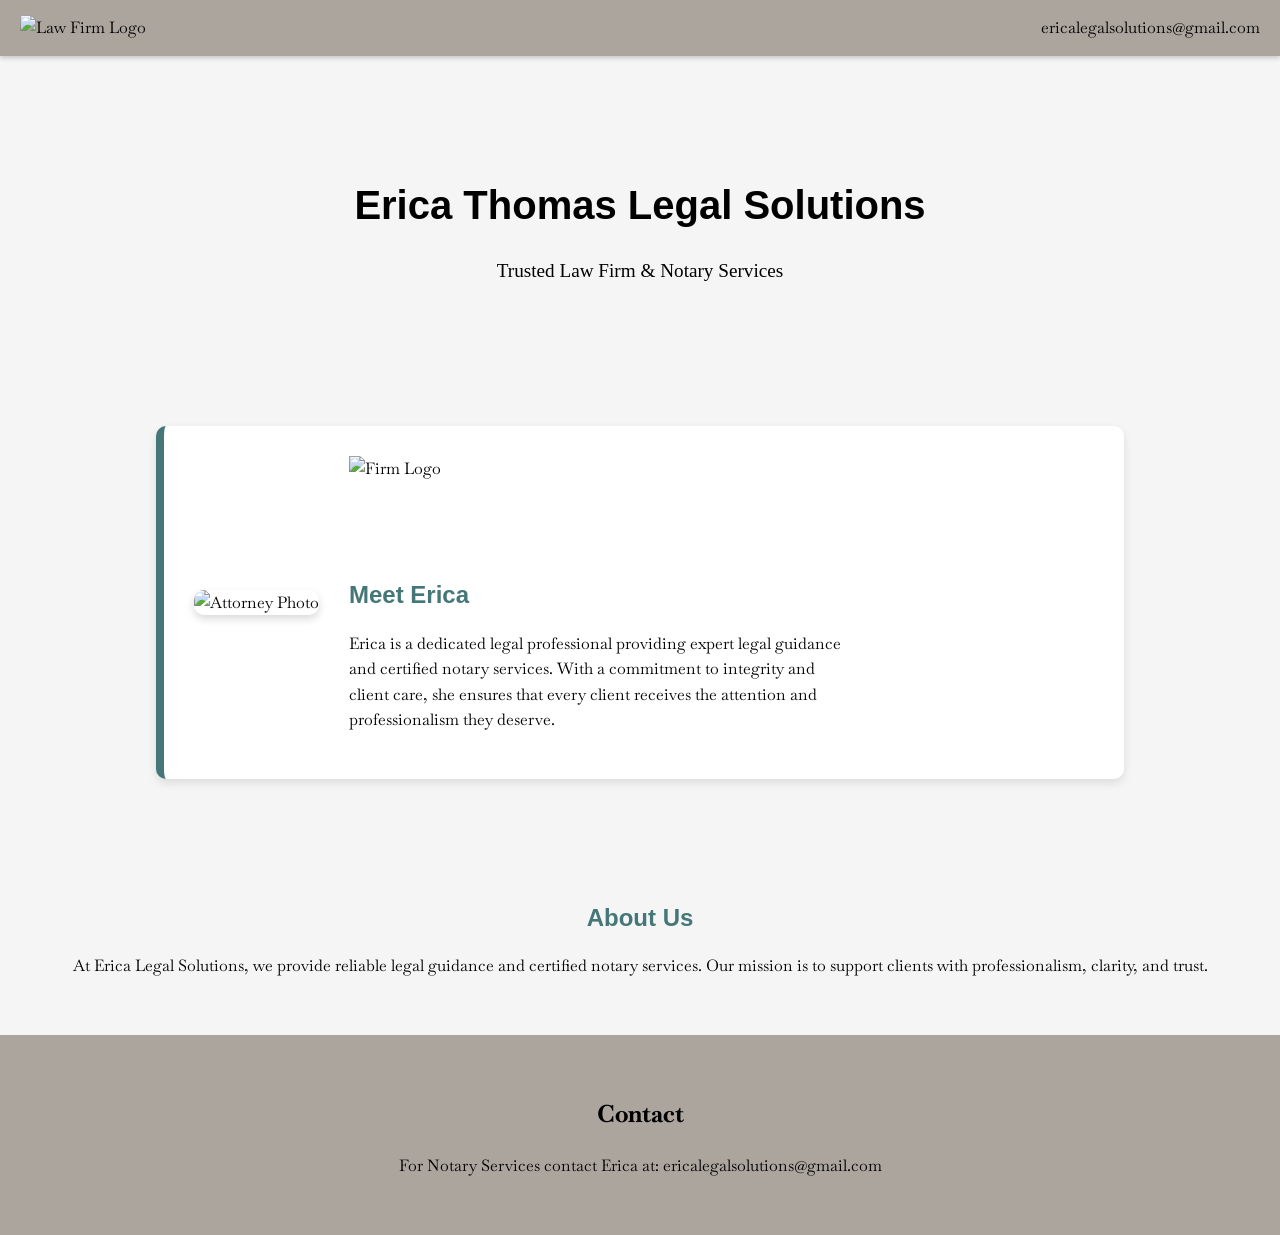
==== index.html @ bda458d0 "Update and rename main.html to index.html" ====
<!DOCTYPE html>
<html lang="en">
<head>
  <meta charset="UTF-8">
  <title>Erica Legal Solutions - Law & Notary Services</title>
  <!-- Google Fonts -->
  <link rel="preconnect" href="https://fonts.googleapis.com">
  <link rel="preconnect" href="https://fonts.gstatic.com" crossorigin>
  <link href="https://fonts.googleapis.com/css2?family=Baskervville:ital,wght@0,400..700;1,400..700&display=swap" rel="stylesheet">
  <link rel="stylesheet" href="style.css">
</head>
<body>

  <!-- Header -->
  <header>
    <div class="logo">
      <img src="images/logo.PNG" alt="Law Firm Logo">
    </div>
    <div class="header-contact">


        ericalegalsolutions@gmail.com
    </div>
  </header>

  <!-- Hero Section -->
  <section class="hero">
    <div class="hero-text">
      <h1>Erica Thomas Legal Solutions</h1>
      <p>Trusted Law Firm & Notary Services</p>
    </div>
  </section>

  <!-- Attorney Section -->
  <section class="attorney">
    <div class="attorney-card">
      <div class="attorney-photo">
        <img src="images/Erica.JPG" alt="Attorney Photo">
      </div>
      <div class="attorney-info">
        <img src="images/logo.PNG" alt="Firm Logo" class="attorney-logo">
        <h2>Meet Erica</h2>
        <p>Erica is a dedicated legal professional providing expert legal guidance and certified notary services. With a commitment to integrity and client care, she ensures that every client receives the attention and professionalism they deserve.</p>
      </div>
    </div>
  </section>

  <!-- About Section -->
  <section class="about">
    <h2>About Us</h2>
    <p>At Erica Legal Solutions, we provide reliable legal guidance and certified notary services. 
       Our mission is to support clients with professionalism, clarity, and trust.</p>
  </section>

  <!-- Contact Section -->
  <section class="contact">
    <h2>Contact</h2>
    <p>For Notary Services contact Erica at: 

        ericalegalsolutions@gmail.com
    </p>
  </section>

</body>
</html>
---- style.css ----
/* Global Styles */
body {
  margin: 0;
  font-family: "Baskervville", serif;
  font-optical-sizing: auto;
  font-weight: 400;
  font-style: normal;
  background-color: #F5F5F5;
  color: #000; /* all text black */
  line-height: 1.6;
  padding-top: 80px; /* space for fixed header */
  box-sizing: border-box;
}

/* Header */
header {
  position: fixed;       /* stay on top */
  top: 0;
  left: 0;
  width: 100%;
  background-color: #ACA59E;
  color: black;
  display: flex;
  justify-content: space-between;
  align-items: center;
  padding: 15px 20px; /* reduce side padding */
  box-sizing: border-box; /* include padding in width */
  z-index: 1000;        /* above other content */
  box-shadow: 0 2px 5px rgba(0,0,0,0.2);
}

.header-contact {
  flex-shrink: 0; /* prevent shrinking */
  text-align: right;
  white-space: nowrap; /* prevent wrapping */
}

header img {
  height: 50px;
}

header a {
  color: black;
  text-decoration: none;
  font-weight: bold;
}

header a:hover {
  text-decoration: underline;
}

/* Hero Section */
.hero {
  text-align: center;
  padding: 60px 20px;
  background-color: #F5F5F5;
}

.hero h1 {
  font-size: 2.5em;
  margin-bottom: 10px;
  font-family: 'Montserrat', sans-serif; /* headings */
}

.hero p {
  font-size: 1.2em;
  font-family: 'Lora', serif;
}

.hero-logo {
  height: 80px;
  margin-top: 20px;
}

/* Attorney Section */
.attorney {
  display: flex;
  justify-content: center;
  padding: 60px 20px;
  background-color: #F5F5F5; /* soft light bg */
}

.attorney-card {
  display: flex;
  align-items: center;
  background-color: white;
  border-left: 8px solid #457778; /* teal accent */
  padding: 30px;
  border-radius: 10px;
  box-shadow: 0 4px 10px rgba(0,0,0,0.1);
  max-width: 900px;
  width: 100%;
}

.attorney-photo img {
  width: 220px;
  border-radius: 10px;
  margin-right: 30px;
  box-shadow: 0 4px 8px rgba(0,0,0,0.15);
}

.attorney-info {
  max-width: 500px;
}

.attorney-info h2 {
  color: #457778; /* teal for heading */
  margin-bottom: 15px;
  text-align: left;
  font-family: 'Montserrat', sans-serif;
}

.attorney-logo {
  height: 100px;   /* larger logo */
  margin-bottom: 20px; /* spacing between logo and name */
  display: block;
}

/* About Section */
.about {
  padding: 40px 20px;
  text-align: center;
}

.about h2 {
  margin-bottom: 15px;
  color: #457778;
  font-family: 'Montserrat', sans-serif;
}

/* Contact Section */
.contact {
  padding: 40px 20px;
  background-color: #ACA59E;
  color: black;
  text-align: center;
}

.contact a {
  color: black;
  text-decoration: none;
  font-weight: bold;
}

.contact a:hover {
  text-decoration: underline;
}
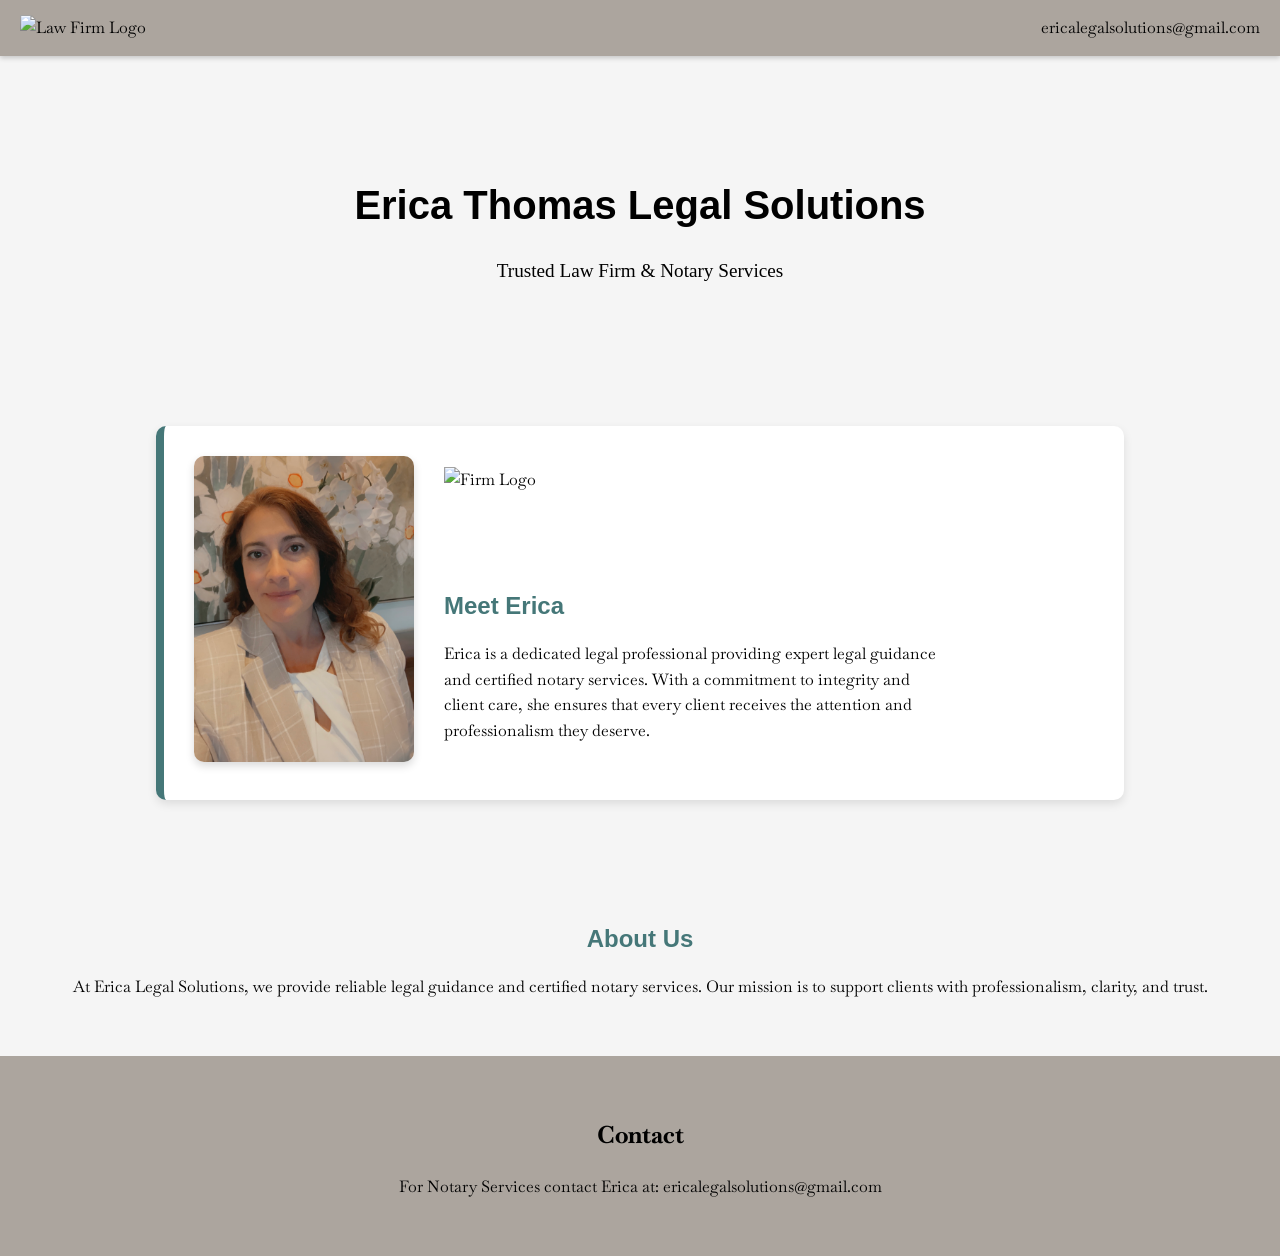
==== commit 5e8f7a29: "Update index.html" ====
--- a/index.html
+++ b/index.html
@@ -14,7 +14,7 @@
   <!-- Header -->
   <header>
     <div class="logo">
-      <img src="images/logo.PNG" alt="Law Firm Logo">
+      <img src="logo.PNG" alt="Law Firm Logo">
     </div>
     <div class="header-contact">
 
@@ -35,10 +35,10 @@
   <section class="attorney">
     <div class="attorney-card">
       <div class="attorney-photo">
-        <img src="images/Erica.JPG" alt="Attorney Photo">
+        <img src="Erica.JPG" alt="Attorney Photo">
       </div>
       <div class="attorney-info">
-        <img src="images/logo.PNG" alt="Firm Logo" class="attorney-logo">
+        <img src="logo.PNG" alt="Firm Logo" class="attorney-logo">
         <h2>Meet Erica</h2>
         <p>Erica is a dedicated legal professional providing expert legal guidance and certified notary services. With a commitment to integrity and client care, she ensures that every client receives the attention and professionalism they deserve.</p>
       </div>
@@ -63,3 +63,4 @@
 
 </body>
 </html>
+
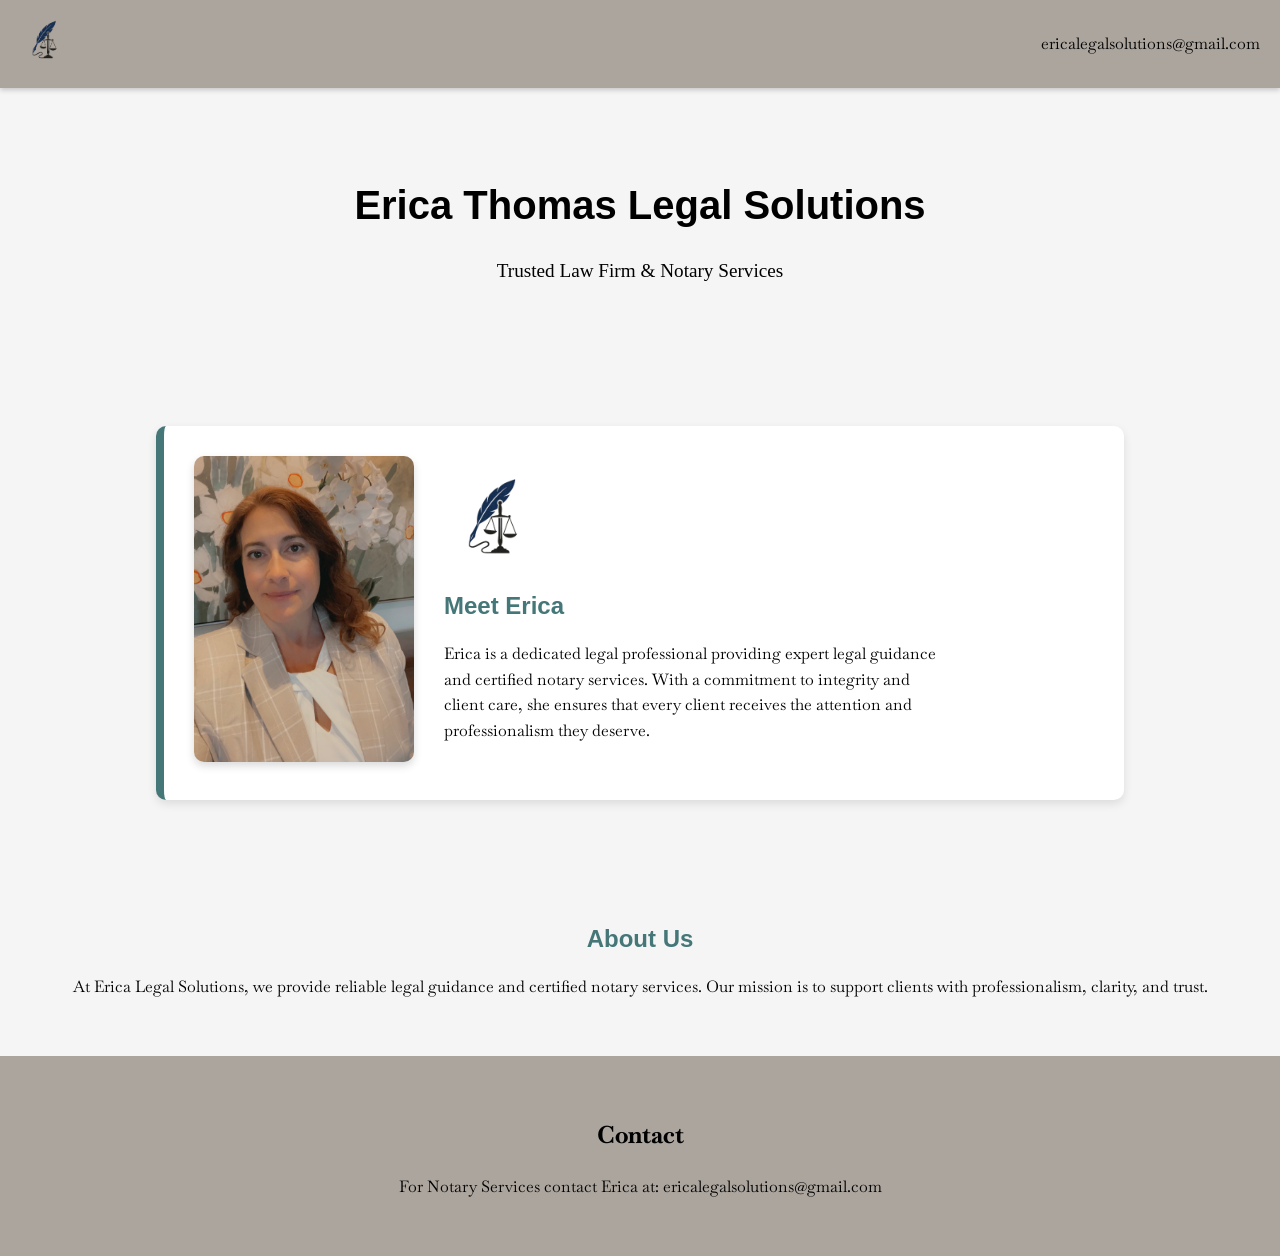
==== commit 8648284d: "Update index.html" ====
--- a/index.html
+++ b/index.html
@@ -14,7 +14,7 @@
   <!-- Header -->
   <header>
     <div class="logo">
-      <img src="logo.PNG" alt="Law Firm Logo">
+      <img src="logo.png" alt="Law Firm Logo">
     </div>
     <div class="header-contact">
 
@@ -38,7 +38,7 @@
         <img src="Erica.JPG" alt="Attorney Photo">
       </div>
       <div class="attorney-info">
-        <img src="logo.PNG" alt="Firm Logo" class="attorney-logo">
+        <img src="logo.png" alt="Firm Logo" class="attorney-logo">
         <h2>Meet Erica</h2>
         <p>Erica is a dedicated legal professional providing expert legal guidance and certified notary services. With a commitment to integrity and client care, she ensures that every client receives the attention and professionalism they deserve.</p>
       </div>
@@ -64,3 +64,4 @@
 </body>
 </html>
 
+
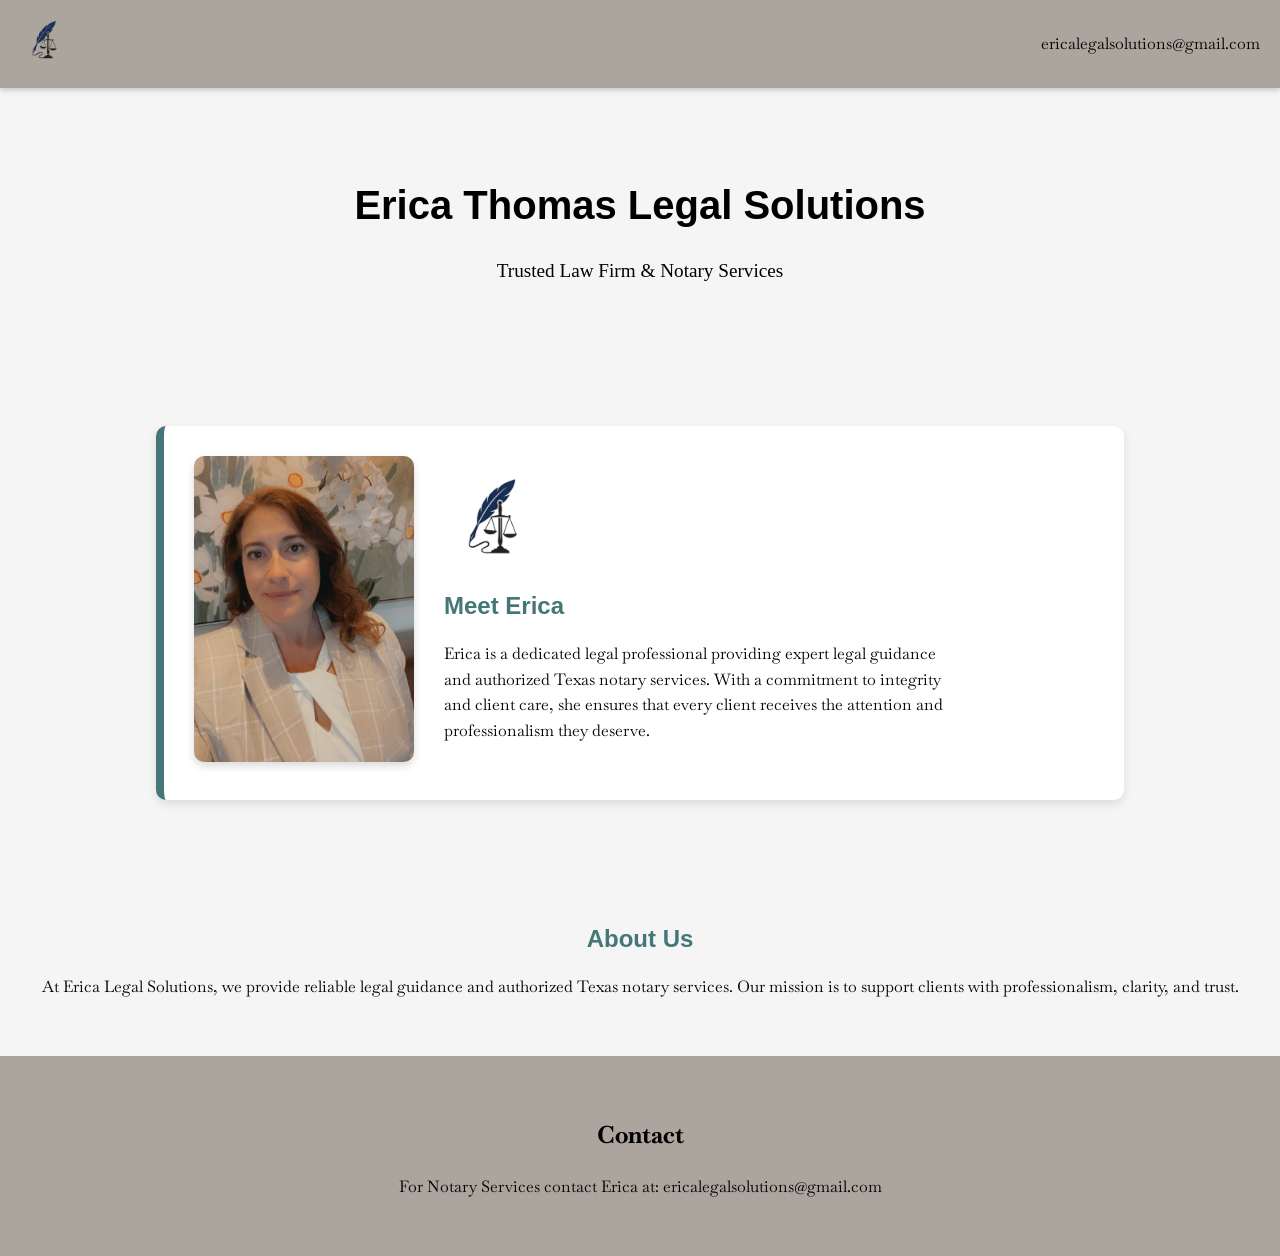
==== commit f5e88183: "Update index.html" ====
--- a/index.html
+++ b/index.html
@@ -40,7 +40,7 @@
       <div class="attorney-info">
         <img src="logo.png" alt="Firm Logo" class="attorney-logo">
         <h2>Meet Erica</h2>
-        <p>Erica is a dedicated legal professional providing expert legal guidance and certified notary services. With a commitment to integrity and client care, she ensures that every client receives the attention and professionalism they deserve.</p>
+        <p>Erica is a dedicated legal professional providing expert legal guidance and authorized Texas notary services. With a commitment to integrity and client care, she ensures that every client receives the attention and professionalism they deserve.</p>
       </div>
     </div>
   </section>
@@ -48,7 +48,7 @@
   <!-- About Section -->
   <section class="about">
     <h2>About Us</h2>
-    <p>At Erica Legal Solutions, we provide reliable legal guidance and certified notary services. 
+    <p>At Erica Legal Solutions, we provide reliable legal guidance and authorized Texas notary services. 
        Our mission is to support clients with professionalism, clarity, and trust.</p>
   </section>
 
@@ -65,3 +65,4 @@
 </html>
 
 
+
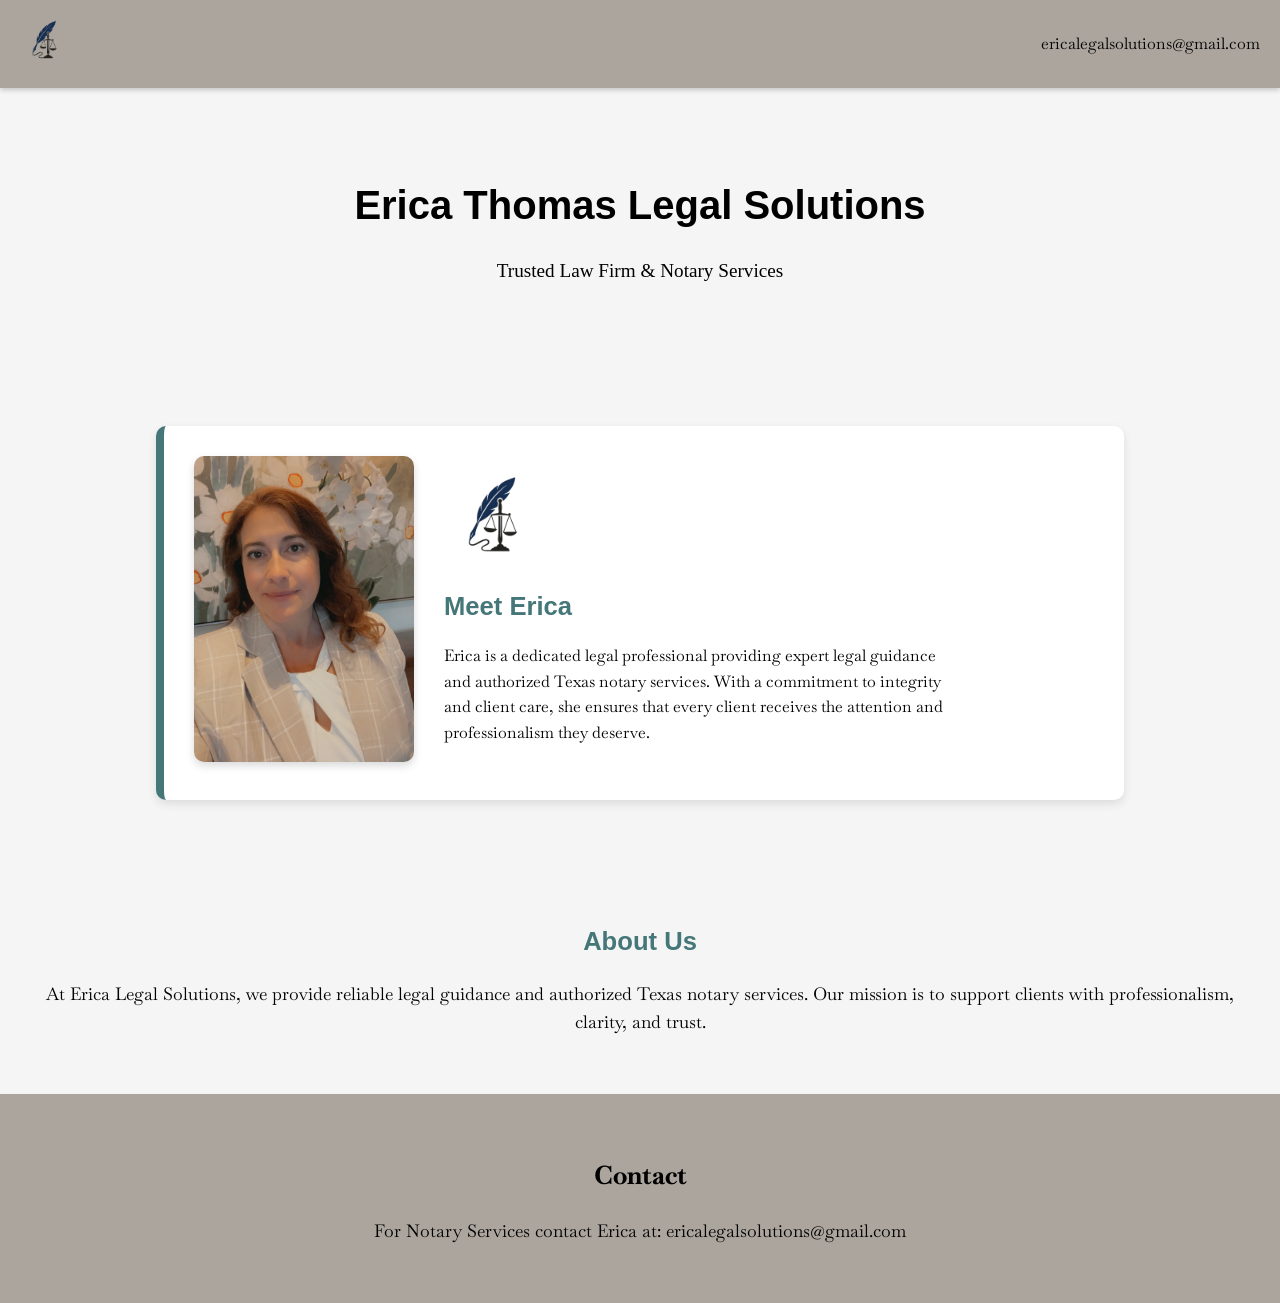
==== commit 4e37e7eb: "Update index.html" ====
--- a/index.html
+++ b/index.html
@@ -2,6 +2,7 @@
 <html lang="en">
 <head>
   <meta charset="UTF-8">
+  <meta name="viewport" content="width=device-width, initial-scale=1.0">
   <title>Erica Legal Solutions - Law & Notary Services</title>
   <!-- Google Fonts -->
   <link rel="preconnect" href="https://fonts.googleapis.com">
@@ -66,3 +67,4 @@
 
 
 
+
--- a/style.css
+++ b/style.css
@@ -6,15 +6,16 @@
   font-weight: 400;
   font-style: normal;
   background-color: #F5F5F5;
-  color: #000; /* all text black */
+  color: #000;
   line-height: 1.6;
   padding-top: 80px; /* space for fixed header */
   box-sizing: border-box;
+  font-size: 16px; /* base font size for desktop */
 }
 
 /* Header */
 header {
-  position: fixed;       /* stay on top */
+  position: fixed;
   top: 0;
   left: 0;
   width: 100%;
@@ -23,16 +24,17 @@
   display: flex;
   justify-content: space-between;
   align-items: center;
-  padding: 15px 20px; /* reduce side padding */
-  box-sizing: border-box; /* include padding in width */
-  z-index: 1000;        /* above other content */
+  padding: 15px 20px;
+  box-sizing: border-box;
+  z-index: 1000;
   box-shadow: 0 2px 5px rgba(0,0,0,0.2);
 }
 
 .header-contact {
-  flex-shrink: 0; /* prevent shrinking */
+  flex-shrink: 0;
   text-align: right;
-  white-space: nowrap; /* prevent wrapping */
+  white-space: nowrap;
+  font-size: 1em;
 }
 
 header img {
@@ -59,7 +61,7 @@
 .hero h1 {
   font-size: 2.5em;
   margin-bottom: 10px;
-  font-family: 'Montserrat', sans-serif; /* headings */
+  font-family: 'Montserrat', sans-serif;
 }
 
 .hero p {
@@ -77,14 +79,14 @@
   display: flex;
   justify-content: center;
   padding: 60px 20px;
-  background-color: #F5F5F5; /* soft light bg */
+  background-color: #F5F5F5;
 }
 
 .attorney-card {
   display: flex;
   align-items: center;
   background-color: white;
-  border-left: 8px solid #457778; /* teal accent */
+  border-left: 8px solid #457778;
   padding: 30px;
   border-radius: 10px;
   box-shadow: 0 4px 10px rgba(0,0,0,0.1);
@@ -104,15 +106,16 @@
 }
 
 .attorney-info h2 {
-  color: #457778; /* teal for heading */
+  color: #457778;
   margin-bottom: 15px;
   text-align: left;
   font-family: 'Montserrat', sans-serif;
+  font-size: 1.6em;
 }
 
 .attorney-logo {
-  height: 100px;   /* larger logo */
-  margin-bottom: 20px; /* spacing between logo and name */
+  height: 100px;
+  margin-bottom: 20px;
   display: block;
 }
 
@@ -126,6 +129,11 @@
   margin-bottom: 15px;
   color: #457778;
   font-family: 'Montserrat', sans-serif;
+  font-size: 1.6em;
+}
+
+.about p {
+  font-size: 1.1em;
 }
 
 /* Contact Section */
@@ -136,6 +144,14 @@
   text-align: center;
 }
 
+.contact h2 {
+  font-size: 1.6em;
+}
+
+.contact p {
+  font-size: 1.1em;
+}
+
 .contact a {
   color: black;
   text-decoration: none;
@@ -145,3 +161,71 @@
 .contact a:hover {
   text-decoration: underline;
 }
+
+/* Mobile Responsiveness – Extra Large Text */
+@media (max-width: 768px) {
+  body {
+    padding-top: 60px;
+    font-size: 1.4em; /* bigger base text */
+  }
+
+  header {
+    flex-direction: column;
+    align-items: flex-start;
+    padding: 15px;
+  }
+
+  .header-contact {
+    text-align: left;
+    margin-top: 5px;
+    font-size: 1.2em; /* bigger email text */
+    white-space: normal;
+  }
+
+  .hero h1 {
+    font-size: 3em; /* much bigger heading */
+  }
+
+  .hero p {
+    font-size: 1.5em; /* bigger subheading */
+  }
+
+  .attorney {
+    padding: 50px 20px;
+  }
+
+  .attorney-card {
+    flex-direction: column;
+    align-items: center;
+    text-align: center;
+    padding: 25px;
+  }
+
+  .attorney-photo img {
+    width: 220px; /* larger image */
+    margin-right: 0;
+    margin-bottom: 20px;
+  }
+
+  .attorney-info {
+    max-width: 100%;
+  }
+
+  .attorney-info h2 {
+    font-size: 2em; /* much bigger attorney name */
+  }
+
+  .attorney-info p {
+    font-size: 1.4em; /* much bigger description for readability */
+  }
+
+  .about h2,
+  .contact h2 {
+    font-size: 2em; /* bigger section headings */
+  }
+
+  .about p,
+  .contact p {
+    font-size: 1.3em; /* bigger body text */
+  }
+}
